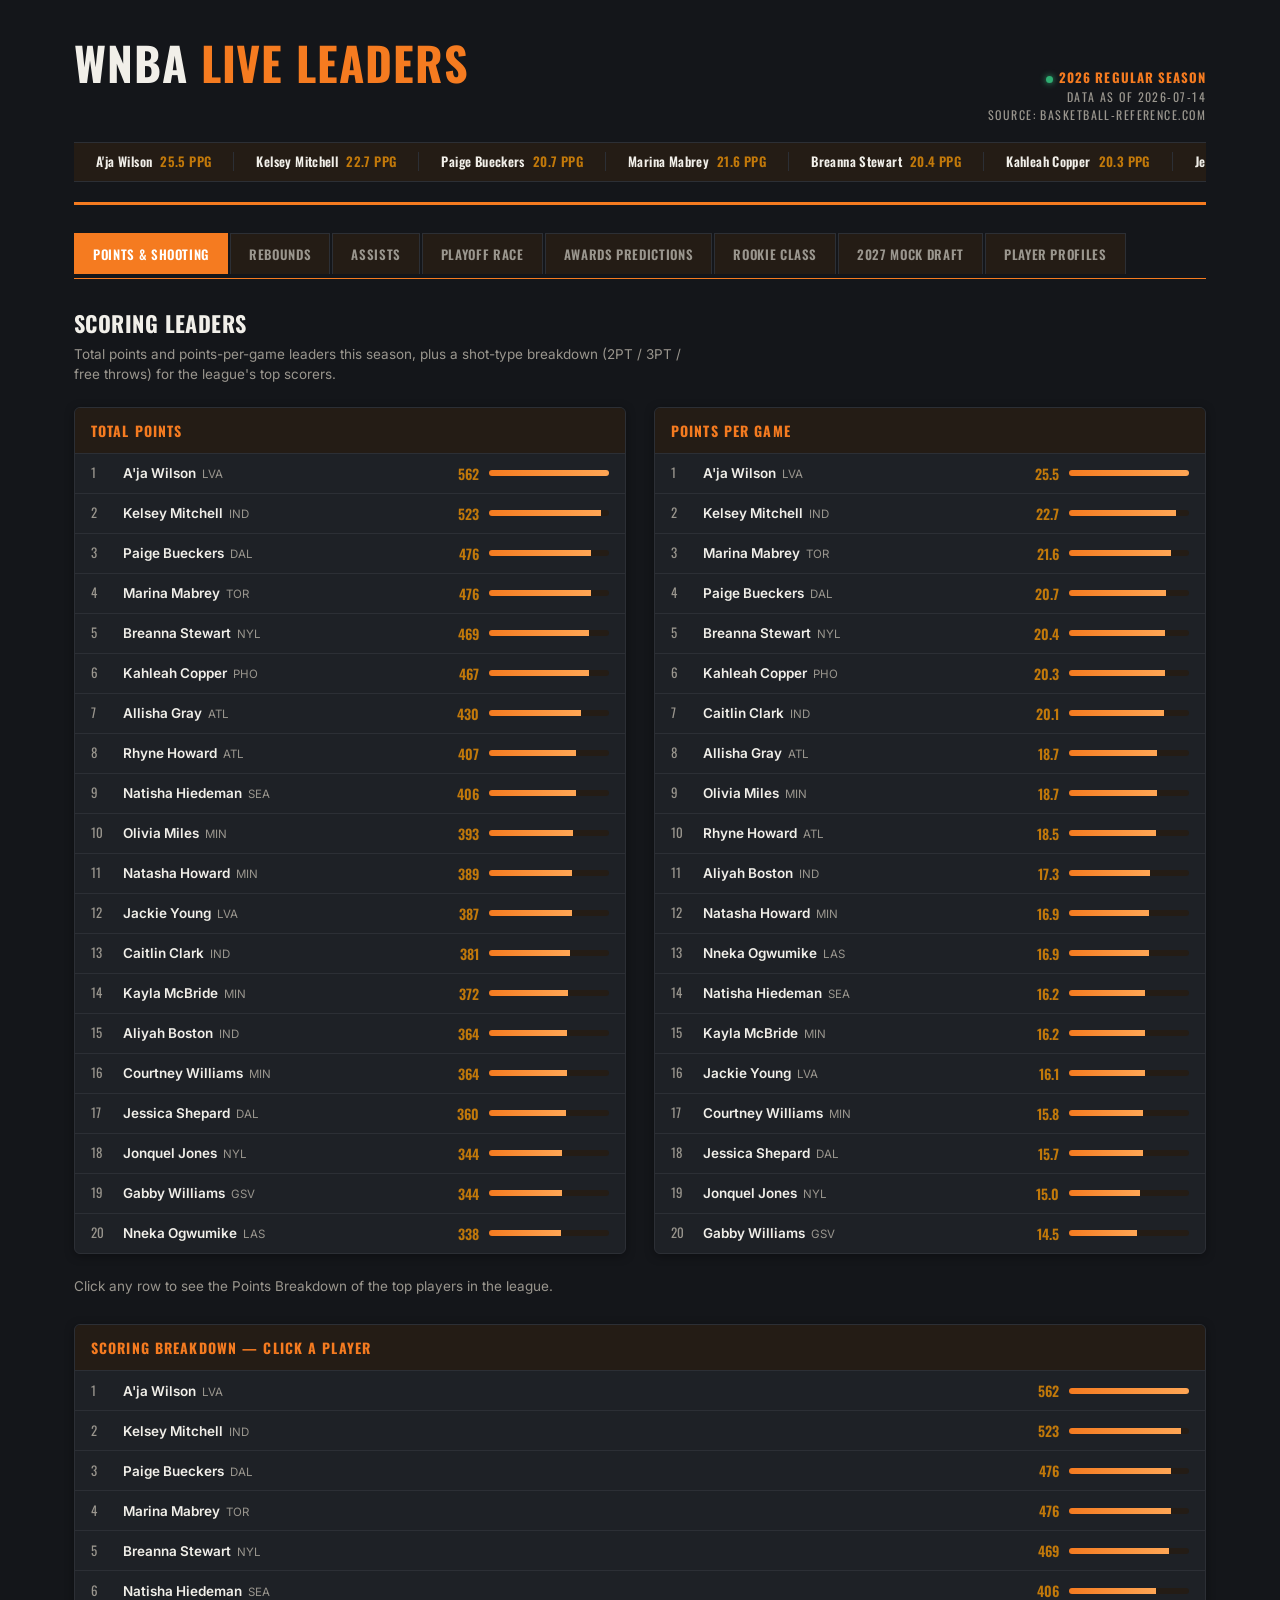
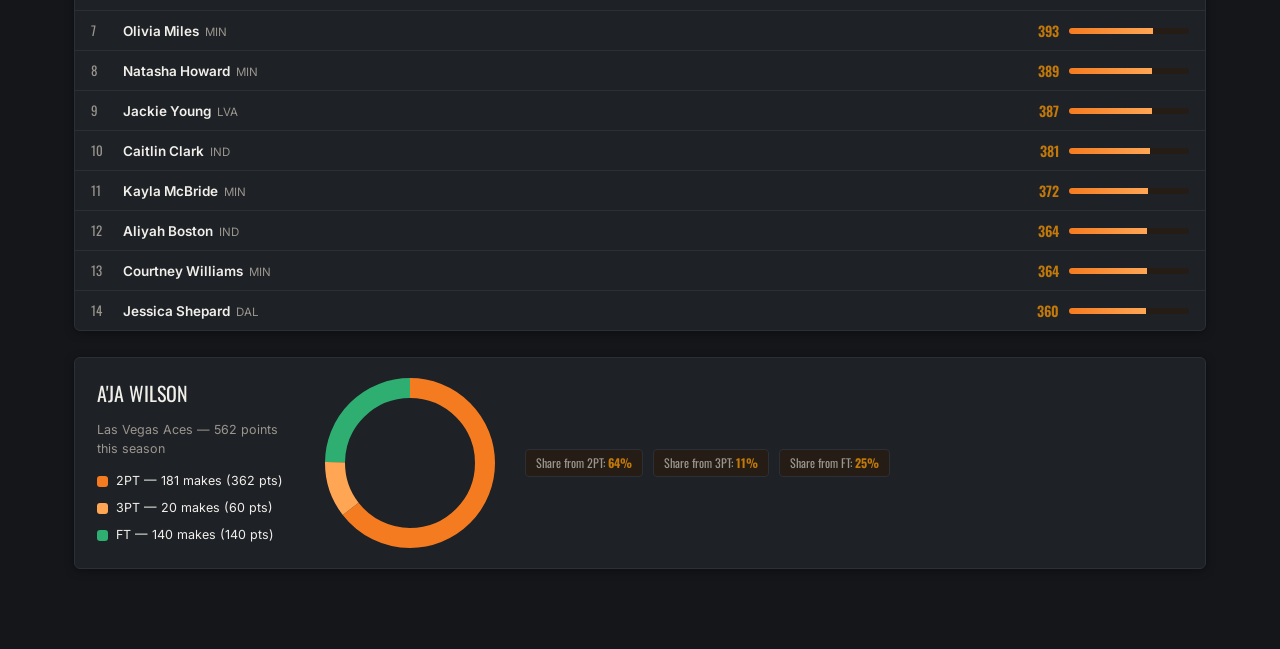
==== index.html @ 6b704b5a "Add files via upload" ====
<!DOCTYPE html>
<html lang="en">
<head>
<meta charset="UTF-8">
<meta name="viewport" content="width=device-width, initial-scale=1.0">
<title>WNBA Live Leaders — Points, Rebounds &amp; Assists Tracker</title>
<meta name="description" content="A live-updating WNBA stat leaderboard: points and shot breakdowns, rebound leaders with offensive/defensive splits, and assist leaders with playmaking context.">
<link rel="stylesheet" href="style.css">
</head>
<body>
<div class="wrap">

  <header class="board">
    <div class="board-top">
      <h1 class="board-title">WNBA <span>Live Leaders</span></h1>
      <div class="board-meta">
        <strong><span class="live-dot"></span>2026 Regular Season</strong>
        Data as of <span id="lastUpdated">—</span><br>
        Source: Basketball-Reference.com
      </div>
    </div>
    <div class="ticker">
      <div class="ticker-track" id="tickerTrack"></div>
    </div>
  </header>

  <nav class="tabs">
    <button class="active" data-target="tab-points">Points &amp; Shooting</button>
    <button data-target="tab-rebounds">Rebounds</button>
    <button data-target="tab-assists">Assists</button>
    <button data-target="tab-standings">Playoff Race</button>
    <button data-target="tab-awards">Awards Predictions</button>
    <button data-target="tab-rookies">Rookie Class</button>
    <button data-target="tab-mockdraft">2027 Mock Draft</button>
    <button data-target="tab-profiles">Player Profiles</button>
  </nav>

  <!-- POINTS -->
  <section class="panel active" id="tab-points">
    <h2 class="section-title">Scoring Leaders</h2>
    <p class="section-sub">Total points and points-per-game leaders this season, plus a shot-type breakdown (2PT / 3PT / free throws) for the league's top scorers.</p>

    <div class="board-grid">
      <div class="leader-card">
        <h3>Total Points</h3>
        <div id="pointsBoard"></div>
      </div>
      <div class="leader-card">
        <h3>Points Per Game</h3>
        <div id="ppgBoard"></div>
      </div>
    </div>

<br>
    <p class="section-sub">Click any row to see the Points Breakdown of the top players in the league.</p>

    <div class="leader-card" style="margin-top:28px">
      <h3>Scoring Breakdown — click a player</h3>
      <div id="scoringBoard"></div>
    </div>

    <div class="detail" id="scoringDetail"></div>
  </section>

  <!-- REBOUNDS -->
  <section class="panel" id="tab-rebounds">
    <h2 class="section-title">Rebounding Leaders</h2>
    <p class="section-sub">Total rebounds and rebounds-per-game leaders, with an offensive vs. defensive split for each. Click a player in the left board to see where their boards come from.</p>

    <div class="board-grid">
      <div class="leader-card">
        <h3>Total Rebounds — click a player</h3>
        <div id="reboundBoard"></div>
      </div>
      <div class="leader-card">
        <h3>Rebounds Per Game</h3>
        <div id="rpgBoard"></div>
      </div>
    </div>

    <div class="detail" id="reboundDetail"></div>
  </section>

  <!-- ASSISTS -->
  <section class="panel" id="tab-assists">
    <h2 class="section-title">Assist Leaders</h2>
    <p class="section-sub">Total assists, assists-per-game, and assist percentage (share of teammate field goals assisted while on the floor). Click a player to see their assist rate, then check the Playmaking Style tab for how they tend to generate those assists.</p>

    <div class="board-grid">
      <div class="leader-card">
        <h3>Total Assists — click a player</h3>
        <div id="assistBoard"></div>
      </div>
      <div class="leader-card">
        <h3>Assists Per Game</h3>
        <div id="apgBoard"></div>
      </div>
    </div>

    <div class="detail" id="assistDetail"></div>
  </section>

  <!-- PLAYMAKING STYLE -->
  <section class="panel" id="tab-playmaking">
    <h2 class="section-title">Playmaking Style</h2>
    <div class="sample-banner">
      Sample data — not measured
      <span>Real play-type assist splits (pick-and-roll / post-up / spot-up / transition) come from Synergy Sports or Second Spectrum tracking, which has no free public API. The percentages below are placeholders so the chart works end-to-end. The written notes are real, based on publicly reported scouting of each player's game. See README.md for how to wire in a real feed if you get API access.</span>
    </div>
    <div id="playmakingCards"></div>
  </section>

  <!-- STANDINGS & PLAYOFF RACE -->
  <section class="panel" id="tab-standings">
    <h2 class="section-title">Playoff Race &amp; Title Favorites</h2>
    <p class="section-sub">Real, current league standings (top 8 make the playoffs, seeded league-wide) alongside title-contender tiers built from published sportsbook odds and beat-writer picks. The tiers are a prediction snapshot, not a stat — see the banner below.</p>

    <div class="leader-card" style="margin-bottom:28px">
      <h3>League Standings — dashed line marks the playoff cutoff</h3>
      <div id="standingsBoard"></div>
    </div>

    <div class="sample-banner">
      Prediction snapshot, not a live odds feed
      <span>Championship tiers below reflect sportsbook odds and expert picks from around the 2026 All-Star break (mid-July). Odds shift daily and vary by book — treat this as a point-in-time read, not a real-time line. See README.md for sourcing.</span>
    </div>
    <h2 class="section-title" style="font-size:18px">Title Contender Tiers</h2>
    <div id="titleContenders"></div>
  </section>

  <!-- AWARDS PREDICTIONS -->
  <section class="panel" id="tab-awards">
    <h2 class="section-title">End-of-Season Awards Predictions</h2>
    <div class="sample-banner">
      Prediction, not a final result
      <span>These are midseason expert consensus picks and sportsbook award odds (ESPN's awards tracker, CBS Sports staff picks, BetMGM/FanDuel odds), all as of mid-July 2026 — roughly half the season remains, and races like this move.</span>
    </div>

    <h3 style="font-family:'Oswald',sans-serif;text-transform:uppercase;font-size:15px;letter-spacing:0.06em;color:var(--chalk);margin:22px 0 10px">Most Valuable Player</h3>
    <div id="mvpRace"></div>

    <h3 style="font-family:'Oswald',sans-serif;text-transform:uppercase;font-size:15px;letter-spacing:0.06em;color:var(--chalk);margin:22px 0 10px">Rookie of the Year</h3>
    <div id="royRace"></div>

    <h3 style="font-family:'Oswald',sans-serif;text-transform:uppercase;font-size:15px;letter-spacing:0.06em;color:var(--chalk);margin:22px 0 10px">Defensive Player of the Year</h3>
    <div id="dpoyRace"></div>

    <p class="section-sub" style="margin-top:18px">Most Improved Player, Sixth Woman, and Coach of the Year races are thinner on public reporting at this point in the season, so they're left off rather than guessed at.</p>
  </section>

  <!-- ROOKIE CLASS -->
  <section class="panel" id="tab-rookies">
    <h2 class="section-title">2026 Rookie Class</h2>
    <p class="section-sub">The 2026 WNBA Draft class, in draft order, with real in-season stats where they've been widely reported. Rookies without a confirmed public per-game line are marked "season underway" rather than given an invented number.</p>
    <div id="rookieGrid"></div>
  </section>

  <!-- 2027 MOCK DRAFT -->
  <section class="panel" id="tab-mockdraft">
    <h2 class="section-title">2027 Mock Draft — Way-Too-Early Big Board</h2>
    <div class="sample-banner">
      Speculative — the actual draft order doesn't exist yet
      <span>The 2027 WNBA Draft order is set by the 2026 season's final standings and lottery, neither of which has happened. So this isn't a team-by-team mock — it's a college big board (ranked prospect list) aggregated from Tankathon, CBS Sports, and Bleacher Report's published "way-too-early" 2027 boards from April 2026. Treat it as the most speculative section on the site.</span>
    </div>
    <div id="mockDraftBoard"></div>
  </section>

  <!-- PLAYER PROFILES -->
  <section class="panel" id="tab-profiles">
    <h2 class="section-title">Player Profiles &amp; Positions</h2>
    <p class="section-sub">A closer look at marquee players — hometown, height, a fun fact, and a playstyle summary, plus their position on the floor.</p>

    
    <div class="court-wrap">
      <div id="courtDiagram"></div>
      <div id="courtLegend"></div>
    </div>

    <h3 class="section-title" style="font-size:18px">Featured Players</h3>
    <div class="profile-grid" id="profileGrid"></div>
  </section>



</div>

<script src="data.js"></script>
<script src="script.js"></script>
</body>
</html>
---- style.css ----
/* ============================================================
   WNBA Live Leaders — visual identity (dark edition)
   Palette: near-black court (#14161A/#1E2126), WNBA orange accent
   (Princeton Orange #F57B20 — the league's signature brand color),
   warm off-white ink for text, muted gold for secondary highlights,
   make-green / miss-red for status.
   Type: condensed bold display (scoreboard digits) + a warm
   humanist sans for body/labels.
   ============================================================ */

@import url('https://fonts.googleapis.com/css2?family=Oswald:wght@400;500;600;700&family=Inter:wght@400;500;600;700&display=swap');

:root {
  --sky: #FFA655;
  --sky-deep: #F57B20;
  --sky-pale: #241C15;
  --paper: #1E2126;
  --bg: #14161A;
  --ink: #F1EFE9;
  --ink-dim: #9A968E;
  --amber: #E8B54D;
  --amber-deep: #C2790A;
  --slate: #57606F;
  --make: #2FAE72;
  --miss: #E0483F;
  --line: #2C2F35;
  --radius: 6px;
  --shadow: 0 2px 10px rgba(0,0,0,0.35);

  /* legacy variable names kept so existing component CSS below still resolves */
  --charcoal: var(--bg);
  --charcoal-2: var(--sky-pale);
  --panel: var(--paper);
  --chalk: var(--ink);
  --chalk-dim: var(--ink-dim);
  --maple: var(--sky-deep);
  --maple-deep: var(--sky-deep);
  --court-line: var(--sky);
}

* { box-sizing: border-box; }

html { scroll-behavior: smooth; }

body {
  margin: 0;
  background: var(--bg);
  color: var(--ink);
  font-family: 'Inter', system-ui, sans-serif;
  font-size: 15px;
  line-height: 1.5;
}

.wrap {
  max-width: 1180px;
  margin: 0 auto;
  padding: 0 24px 80px;
}

/* ---------- Header / scoreboard ---------- */

header.board {
  border-bottom: 3px solid var(--sky-deep);
  padding: 28px 0 20px;
  margin-bottom: 8px;
}

.board-top {
  display: flex;
  align-items: baseline;
  justify-content: space-between;
  gap: 16px;
  flex-wrap: wrap;
}

.board-title {
  font-family: 'Oswald', sans-serif;
  text-transform: uppercase;
  letter-spacing: 0.02em;
  font-weight: 700;
  font-size: clamp(28px, 4.5vw, 46px);
  color: var(--ink);
  margin: 0;
}

.board-title span {
  color: var(--sky-deep);
}

.board-meta {
  font-family: 'Oswald', sans-serif;
  text-transform: uppercase;
  font-size: 12px;
  letter-spacing: 0.12em;
  color: var(--ink-dim);
  text-align: right;
}

.board-meta strong {
  color: var(--sky-deep);
  display: block;
  font-size: 13px;
  letter-spacing: 0.08em;
}

.live-dot {
  display: inline-block;
  width: 7px;
  height: 7px;
  border-radius: 50%;
  background: var(--make);
  margin-right: 6px;
  box-shadow: 0 0 6px var(--make);
  animation: pulse 1.6s infinite ease-in-out;
}

@keyframes pulse {
  0%, 100% { opacity: 1; }
  50% { opacity: 0.35; }
}

/* ticker */
.ticker {
  margin-top: 18px;
  border-top: 1px solid var(--line);
  border-bottom: 1px solid var(--line);
  overflow: hidden;
  white-space: nowrap;
  position: relative;
  background: var(--sky-pale);
}

.ticker-track {
  display: inline-block;
  padding: 8px 0;
  animation: ticker 38s linear infinite;
}

.ticker:hover .ticker-track { animation-play-state: paused; }

@keyframes ticker {
  0% { transform: translateX(0); }
  100% { transform: translateX(-50%); }
}

.ticker-item {
  display: inline-flex;
  align-items: baseline;
  gap: 8px;
  padding: 0 22px;
  font-family: 'Oswald', sans-serif;
  font-size: 13px;
  letter-spacing: 0.03em;
  color: var(--ink-dim);
  border-right: 1px solid var(--line);
}

.ticker-item b { color: var(--ink); font-weight: 600; }
.ticker-item .stat-num { color: var(--amber-deep); font-weight: 600; }

/* ---------- Nav tabs ---------- */

nav.tabs {
  display: flex;
  gap: 2px;
  margin: 28px 0 4px;
  flex-wrap: wrap;
}

nav.tabs button {
  font-family: 'Oswald', sans-serif;
  text-transform: uppercase;
  letter-spacing: 0.05em;
  font-size: 13px;
  font-weight: 600;
  background: var(--sky-pale);
  color: var(--ink-dim);
  border: 1px solid var(--line);
  border-bottom: none;
  padding: 10px 18px;
  cursor: pointer;
  transition: color .15s, background .15s;
}

nav.tabs button:hover { color: var(--ink); background: #e37e1f; }

nav.tabs button.active {
  color: #ffffff;
  background: var(--sky-deep);
  border-color: var(--sky-deep);
}

section.panel {
  border-top: 1px solid var(--sky-deep);
  padding-top: 28px;
  display: none;
}

section.panel.active { display: block; }

h2.section-title {
  font-family: 'Oswald', sans-serif;
  text-transform: uppercase;
  font-size: 22px;
  letter-spacing: 0.02em;
  margin: 0 0 4px;
  color: var(--ink);
}

p.section-sub {
  color: var(--ink-dim);
  font-size: 13.5px;
  margin: 0 0 22px;
  max-width: 68ch;
}

/* ---------- Leaderboard rows ---------- */

.board-grid {
  display: grid;
  grid-template-columns: 1fr 1fr;
  gap: 28px;
}

@media (max-width: 860px) {
  .board-grid { grid-template-columns: 1fr; }
}

.leader-card {
  background: var(--paper);
  border: 1px solid var(--line);
  border-radius: var(--radius);
  box-shadow: var(--shadow);
  overflow: hidden;
}

.leader-card h3 {
  font-family: 'Oswald', sans-serif;
  text-transform: uppercase;
  font-size: 14px;
  letter-spacing: 0.08em;
  color: var(--sky-deep);
  margin: 0;
  padding: 12px 16px;
  border-bottom: 1px solid var(--line);
  background: var(--sky-pale);
}

.leader-row {
  display: grid;
  grid-template-columns: 22px 1fr auto 120px;
  align-items: center;
  gap: 10px;
  padding: 9px 16px;
  border-bottom: 1px solid var(--line);
  cursor: pointer;
}

.leader-row:last-child { border-bottom: none; }
.leader-row:hover { background: var(--sky-pale); }

.rank {
  font-family: 'Oswald', sans-serif;
  color: var(--ink-dim);
  font-size: 13px;
}

.leader-name {
  font-weight: 600;
  font-size: 13.5px;
}

.leader-team {
  color: var(--ink-dim);
  font-size: 11.5px;
  font-weight: 400;
  margin-left: 6px;
}

.leader-val {
  font-family: 'Oswald', sans-serif;
  font-weight: 600;
  color: var(--amber-deep);
  font-size: 14px;
  text-align: right;
  white-space: nowrap;
}

.bar-track {
  height: 6px;
  background: var(--sky-pale);
  position: relative;
  overflow: hidden;
  border-radius: 3px;
}

.bar-fill {
  position: absolute;
  inset: 0;
  width: 0%;
  background: linear-gradient(90deg, var(--sky-deep), var(--sky));
  transition: width .6s cubic-bezier(.2,.8,.2,1);
}

/* ---------- Player detail / shot tracker ---------- */

.detail {
  margin-top: 26px;
  background: var(--paper);
  border: 1px solid var(--line);
  border-radius: var(--radius);
  box-shadow: var(--shadow);
  padding: 20px 22px;
  display: none;
}

.detail.active { display: grid; grid-template-columns: 200px 1fr; gap: 28px; }

@media (max-width: 700px) {
  .detail.active { grid-template-columns: 1fr; }
}

.detail-head {
  font-family: 'Oswald', sans-serif;
  font-size: 20px;
  text-transform: uppercase;
  color: var(--ink);
  margin: 0 0 2px;
}

.detail-sub {
  color: var(--ink-dim);
  font-size: 12.5px;
  margin-bottom: 14px;
}

.legend {
  display: flex;
  flex-direction: column;
  gap: 8px;
  font-size: 12.5px;
  margin-top: 10px;
}

.legend-item { display: flex; align-items: center; gap: 8px; }
.swatch { width: 11px; height: 11px; display: inline-block; border-radius: 3px; }

.donut-wrap { display: flex; align-items: center; gap: 30px; flex-wrap: wrap; }

.stat-chip {
  display: inline-block;
  font-family: 'Oswald', sans-serif;
  font-size: 12px;
  color: var(--ink-dim);
  background: var(--sky-pale);
  border: 1px solid var(--line);
  border-radius: 4px;
  padding: 4px 10px;
  margin: 3px 6px 3px 0;
}
.stat-chip b { color: var(--amber-deep); }

/* ---------- Rebound off/def bars ---------- */

.stack-bar {
  display: flex;
  height: 16px;
  width: 100%;
  background: var(--sky-pale);
  overflow: hidden;
  border: 1px solid var(--line);
  border-radius: 4px;
}
.stack-oreb { background: var(--amber); }
.stack-dreb { background: var(--sky-deep); }

/* ---------- Playmaking style (sample data) ---------- */

.sample-banner {
  background: var(--sky-pale);
  border: 1px solid var(--sky-deep);
  color: var(--sky);
  font-family: 'Oswald', sans-serif;
  font-size: 12.5px;
  letter-spacing: 0.03em;
  text-transform: uppercase;
  padding: 12px 16px;
  margin-bottom: 22px;
  border-radius: var(--radius);
}
.sample-banner span { color: var(--ink-dim); text-transform: none; letter-spacing: 0; display: block; margin-top: 4px; font-family: 'Inter', sans-serif; font-size: 13px; }

.play-card {
  background: var(--paper);
  border: 1px solid var(--line);
  border-radius: var(--radius);
  box-shadow: var(--shadow);
  padding: 16px 18px;
  margin-bottom: 16px;
}

.play-card-head {
  display: flex;
  justify-content: space-between;
  align-items: baseline;
  margin-bottom: 10px;
  flex-wrap: wrap;
  gap: 6px;
}

.play-card-head .name {
  font-weight: 600;
  font-size: 14.5px;
}
.play-card-head .team { color: var(--ink-dim); font-size: 12px; margin-left: 6px; }

.play-bar-row {
  display: grid;
  grid-template-columns: 96px 1fr 40px;
  align-items: center;
  gap: 10px;
  font-size: 12px;
  color: var(--ink-dim);
  margin: 5px 0;
}

.play-bar-track { height: 10px; background: var(--sky-pale); position: relative; border-radius: 3px; }
.play-bar-fill { position: absolute; inset: 0; width: 0; border-radius: 3px; }

.play-note {
  margin-top: 10px;
  font-size: 12.5px;
  color: var(--ink-dim);
  border-top: 1px dashed var(--line);
  padding-top: 8px;
}

/* ---------- Player profile cards ---------- */

.profile-grid {
  display: grid;
  grid-template-columns: repeat(auto-fill, minmax(280px, 1fr));
  gap: 20px;
  margin-top: 22px;
}

.profile-card {
  background: var(--paper);
  border: 1px solid var(--line);
  border-radius: var(--radius);
  box-shadow: var(--shadow);
  overflow: hidden;
  transition: transform .15s, box-shadow .15s;
}

.profile-card:hover {
  transform: translateY(-2px);
  box-shadow: 0 6px 18px rgba(245,123,32,0.18);
}

.profile-photo-wrap {
  padding: 20px 20px 0;
  display: flex;
  justify-content: center;
}

.profile-body {
  padding: 14px 18px 18px;
}

.profile-name {
  font-family: 'Oswald', sans-serif;
  text-transform: uppercase;
  font-size: 17px;
  letter-spacing: 0.02em;
  color: var(--ink);
  margin: 8px 0 0;
  text-align: center;
}

.profile-team {
  text-align: center;
  font-size: 11.5px;
  color: var(--ink-dim);
  margin-bottom: 10px;
}

.pos-badge {
  display: inline-block;
  font-family: 'Oswald', sans-serif;
  font-size: 10.5px;
  letter-spacing: 0.08em;
  text-transform: uppercase;
  padding: 3px 9px;
  border-radius: 20px;
  color: #fff;
  margin: 0 auto 10px;
}
.pos-badge-wrap { text-align: center; }
.pos-guard { background: var(--sky-deep); }
.pos-forward { background: var(--slate); }

.bio-line {
  font-size: 12.5px;
  color: var(--ink-dim);
  margin: 4px 0;
  display: flex;
  gap: 6px;
}
.bio-line b { color: var(--ink); font-weight: 600; min-width: 78px; display: inline-block; }

.playstyle-box {
  margin-top: 10px;
  padding-top: 10px;
  border-top: 1px dashed var(--line);
  font-size: 12.5px;
  color: var(--ink);
  line-height: 1.5;
}
.playstyle-box b { color: var(--sky-deep); }

/* ---------- Half-court diagram ---------- */

.court-wrap {
  background: var(--paper);
  border: 1px solid var(--line);
  border-radius: var(--radius);
  box-shadow: var(--shadow);
  padding: 20px;
  margin-bottom: 28px;
  display: grid;
  grid-template-columns: minmax(260px, 420px) 1fr;
  gap: 24px;
  align-items: center;
}

@media (max-width: 760px) {
  .court-wrap { grid-template-columns: 1fr; }
}

.court-legend-item {
  display: flex;
  gap: 10px;
  align-items: flex-start;
  margin-bottom: 12px;
}

.court-num {
  flex: none;
  width: 26px;
  height: 26px;
  border-radius: 50%;
  background: var(--sky-deep);
  color: #fff;
  font-family: 'Oswald', sans-serif;
  font-weight: 700;
  font-size: 13px;
  display: flex;
  align-items: center;
  justify-content: center;
}

.court-legend-text b {
  display: block;
  font-size: 13px;
  color: var(--ink);
  margin-bottom: 2px;
}
.court-legend-text span {
  font-size: 12px;
  color: var(--ink-dim);
}

footer.credits {
  margin-top: 60px;
  border-top: 1px solid var(--line);
  padding-top: 18px;
  color: var(--ink-dim);
  font-size: 12px;
}

footer.credits a { color: var(--sky-deep); }

::-webkit-scrollbar { height: 8px; width: 8px; }
::-webkit-scrollbar-thumb { background: var(--sky); border-radius: 4px; }
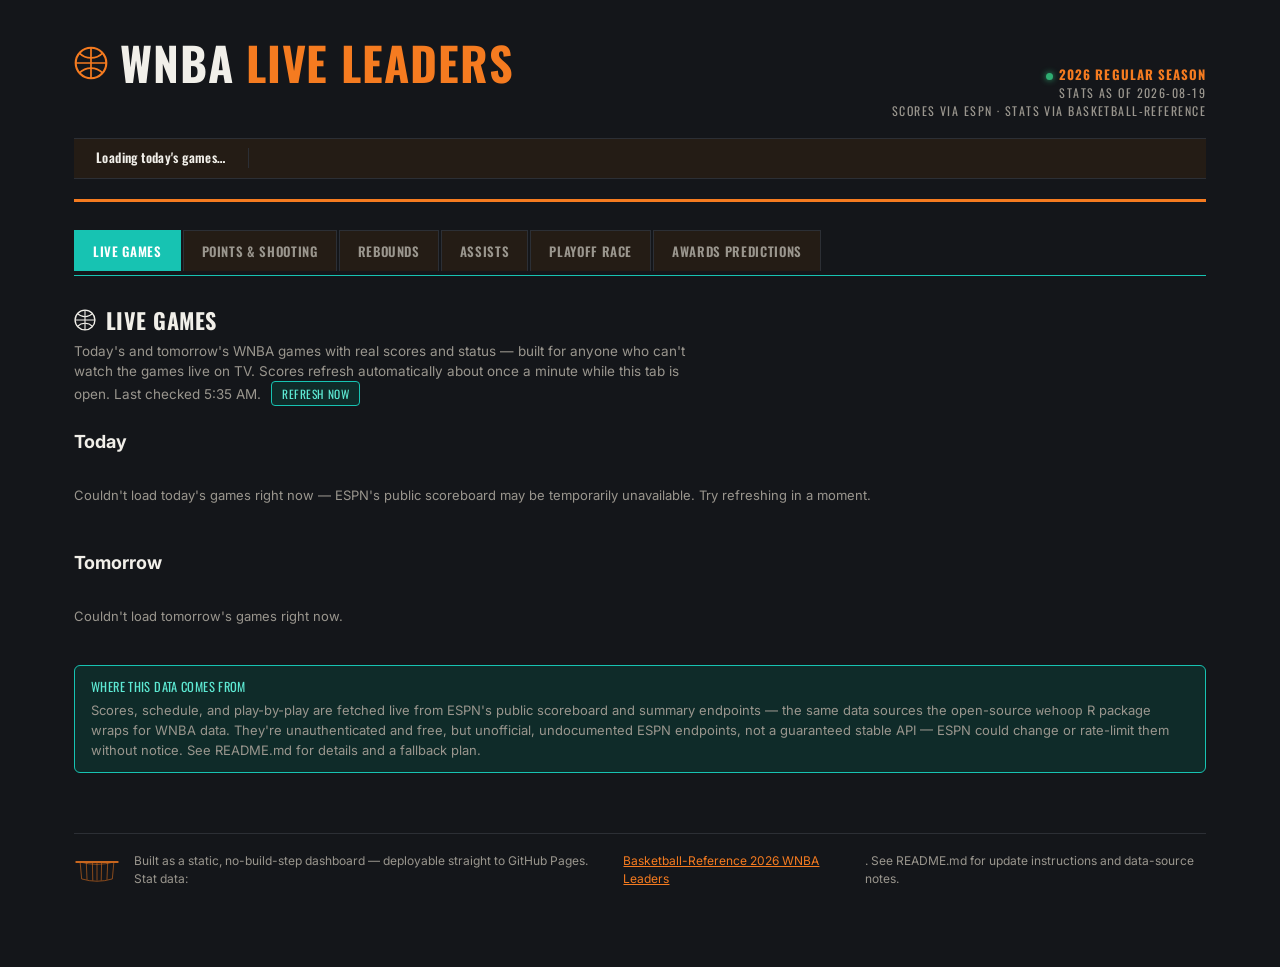
==== commit 0b82faa1: "Add files via upload" ====
--- a/index.html
+++ b/index.html
@@ -3,8 +3,8 @@
 <head>
 <meta charset="UTF-8">
 <meta name="viewport" content="width=device-width, initial-scale=1.0">
-<title>WNBA Live Leaders — Points, Rebounds &amp; Assists Tracker</title>
-<meta name="description" content="A live-updating WNBA stat leaderboard: points and shot breakdowns, rebound leaders with offensive/defensive splits, and assist leaders with playmaking context.">
+<title>WNBA Live Leaders — Live Game Tracker, Stats &amp; Standings</title>
+<meta name="description" content="A live WNBA game tracker with today's and tomorrow's scores, plus stat leaderboards, standings, and playoff race — built for people who can't watch the games on TV.">
 <link rel="stylesheet" href="style.css">
 </head>
 <body>
@@ -12,51 +12,80 @@
 
   <header class="board">
     <div class="board-top">
-      <h1 class="board-title">WNBA <span>Live Leaders</span></h1>
+      <h1 class="board-title">
+        <svg class="ball-icon" viewBox="0 0 40 40" width="34" height="34" aria-hidden="true">
+          <circle cx="20" cy="20" r="18" fill="none" stroke="currentColor" stroke-width="2.5"/>
+          <path d="M20 2 V38 M2 20 H38" stroke="currentColor" stroke-width="2" fill="none"/>
+          <path d="M6 8 C14 16, 26 16, 34 8 M6 32 C14 24, 26 24, 34 32" stroke="currentColor" stroke-width="2" fill="none"/>
+        </svg>
+        WNBA <span>Live Leaders</span>
+      </h1>
       <div class="board-meta">
         <strong><span class="live-dot"></span>2026 Regular Season</strong>
-        Data as of <span id="lastUpdated">—</span><br>
-        Source: Basketball-Reference.com
+        Stats as of <span id="lastUpdated">—</span><br>
+        Scores via ESPN &middot; Stats via Basketball-Reference
       </div>
     </div>
     <div class="ticker">
-      <div class="ticker-track" id="tickerTrack"></div>
+      <div class="ticker-track" id="tickerTrack"><span class="ticker-item"><b>Loading today's games…</b></span></div>
     </div>
   </header>
 
   <nav class="tabs">
-    <button class="active" data-target="tab-points">Points &amp; Shooting</button>
+    <button class="active" data-target="tab-livegames">Live Games</button>
+    <button data-target="tab-points">Points &amp; Shooting</button>
     <button data-target="tab-rebounds">Rebounds</button>
     <button data-target="tab-assists">Assists</button>
     <button data-target="tab-standings">Playoff Race</button>
     <button data-target="tab-awards">Awards Predictions</button>
-    <button data-target="tab-rookies">Rookie Class</button>
-    <button data-target="tab-mockdraft">2027 Mock Draft</button>
-    <button data-target="tab-profiles">Player Profiles</button>
   </nav>
 
+  <!-- LIVE GAMES -->
+  <section class="panel active live-theme" id="tab-livegames">
+    <h2 class="section-title">
+      <svg class="ball-icon-inline" viewBox="0 0 40 40" width="22" height="22" aria-hidden="true">
+        <circle cx="20" cy="20" r="18" fill="none" stroke="currentColor" stroke-width="2.5"/>
+        <path d="M20 2 V38 M2 20 H38" stroke="currentColor" stroke-width="2" fill="none"/>
+        <path d="M6 8 C14 16, 26 16, 34 8 M6 32 C14 24, 26 24, 34 32" stroke="currentColor" stroke-width="2" fill="none"/>
+      </svg>
+      Live Games
+    </h2>
+    <p class="section-sub">Today's and tomorrow's WNBA games with real scores and status — built for anyone who can't watch the games live on TV. Scores refresh automatically about once a minute while this tab is open. Last checked <span id="liveGamesUpdated">—</span>. <button id="refreshGamesBtn" type="button" style="font-family:'Oswald',sans-serif;font-size:11.5px;text-transform:uppercase;letter-spacing:0.05em;background:var(--sky-pale);color:var(--sky);border:1px solid var(--sky-deep);border-radius:4px;padding:3px 10px;cursor:pointer;margin-left:6px">Refresh now</button></p>
+
+    <h3 class="section-title" style="font-size:18px">Today</h3>
+    <div class="games-grid" id="todayGamesContainer">
+      <p class="loading-text">Loading today's games…</p>
+    </div>
+
+    <h3 class="section-title" style="font-size:18px;margin-top:30px">Tomorrow</h3>
+    <div class="games-grid" id="tomorrowGamesContainer">
+      <p class="loading-text">Loading tomorrow's games…</p>
+    </div>
+
+    <div class="pbp-panel" id="playByPlayPanel">
+      <p class="empty-text">Tap any game above to follow its play-by-play here — a running, auto-updating feed of the game as it happens, for anyone who can't watch it live on TV.</p>
+    </div>
+
+    <div class="sample-banner" style="margin-top:26px">
+      Where this data comes from
+      <span>Scores, schedule, and play-by-play are fetched live from ESPN's public scoreboard and summary endpoints — the same data sources the open-source <code>wehoop</code> R package wraps for WNBA data. They're unauthenticated and free, but unofficial, undocumented ESPN endpoints, not a guaranteed stable API — ESPN could change or rate-limit them without notice. See README.md for details and a fallback plan.</span>
+    </div>
+  </section>
+
   <!-- POINTS -->
-  <section class="panel active" id="tab-points">
+  <section class="panel" id="tab-points">
     <h2 class="section-title">Scoring Leaders</h2>
-    <p class="section-sub">Total points and points-per-game leaders this season, plus a shot-type breakdown (2PT / 3PT / free throws) for the league's top scorers.</p>
+    <p class="section-sub">Total points and points-per-game leaders this season. Click any player in the "Total Points" column to see her shot-type breakdown (2PT / 3PT / free throws).</p>
 
     <div class="board-grid">
       <div class="leader-card">
-        <h3>Total Points</h3>
+        <h3>Total Points — click a player</h3>
         <div id="pointsBoard"></div>
       </div>
       <div class="leader-card">
         <h3>Points Per Game</h3>
         <div id="ppgBoard"></div>
       </div>
-    </div>
-
-<br>
-    <p class="section-sub">Click any row to see the Points Breakdown of the top players in the league.</p>
-
-    <div class="leader-card" style="margin-top:28px">
-      <h3>Scoring Breakdown — click a player</h3>
-      <div id="scoringBoard"></div>
     </div>
 
     <div class="detail" id="scoringDetail"></div>
@@ -84,7 +113,7 @@
   <!-- ASSISTS -->
   <section class="panel" id="tab-assists">
     <h2 class="section-title">Assist Leaders</h2>
-    <p class="section-sub">Total assists, assists-per-game, and assist percentage (share of teammate field goals assisted while on the floor). Click a player to see their assist rate, then check the Playmaking Style tab for how they tend to generate those assists.</p>
+    <p class="section-sub">Total assists, assists-per-game, and assist percentage (share of teammate field goals assisted while on the floor). Click a player to see her assist rate.</p>
 
     <div class="board-grid">
       <div class="leader-card">
@@ -100,40 +129,32 @@
     <div class="detail" id="assistDetail"></div>
   </section>
 
-  <!-- PLAYMAKING STYLE -->
-  <section class="panel" id="tab-playmaking">
-    <h2 class="section-title">Playmaking Style</h2>
+  <!-- STANDINGS & PLAYOFF RACE -->
+  <section class="panel" id="tab-standings">
+    <h2 class="section-title">Playoff Race &amp; Bracket</h2>
+    <p class="section-sub">The 8 teams that would make the playoffs if the season ended today, seeded 1-8 league-wide and matched up in a standard bracket (1v8, 4v5, 2v7, 3v6, with no reseeding between rounds). Click any team for its record, play style, star players, and strengths &amp; weaknesses.</p>
+
     <div class="sample-banner">
-      Sample data — not measured
-      <span>Real play-type assist splits (pick-and-roll / post-up / spot-up / transition) come from Synergy Sports or Second Spectrum tracking, which has no free public API. The percentages below are placeholders so the chart works end-to-end. The written notes are real, based on publicly reported scouting of each player's game. See README.md for how to wire in a real feed if you get API access.</span>
+      Projected seeding — the regular season isn't over
+      <span>This bracket reflects the standings as of the last data refresh, not a finalized playoff field. Seeding (especially the 4-5 and 6-7-8 range) can still shift with games remaining. The scouting notes in each team's popup are Claude's synthesis of the season's real stats — see README.md for exactly what's sourced vs. synthesized.</span>
     </div>
-    <div id="playmakingCards"></div>
+
+    <div id="playoffBracket" class="bracket-wrap"></div>
+
+    <div class="leader-card" style="margin-top:28px">
+      <h3>Full League Standings — dashed line marks the playoff cutoff</h3>
+      <div id="standingsBoard"></div>
+    </div>
   </section>
 
-  <!-- STANDINGS & PLAYOFF RACE -->
-  <section class="panel" id="tab-standings">
-    <h2 class="section-title">Playoff Race &amp; Title Favorites</h2>
-    <p class="section-sub">Real, current league standings (top 8 make the playoffs, seeded league-wide) alongside title-contender tiers built from published sportsbook odds and beat-writer picks. The tiers are a prediction snapshot, not a stat — see the banner below.</p>
-
-    <div class="leader-card" style="margin-bottom:28px">
-      <h3>League Standings — dashed line marks the playoff cutoff</h3>
-      <div id="standingsBoard"></div>
-    </div>
-
-    <div class="sample-banner">
-      Prediction snapshot, not a live odds feed
-      <span>Championship tiers below reflect sportsbook odds and expert picks from around the 2026 All-Star break (mid-July). Odds shift daily and vary by book — treat this as a point-in-time read, not a real-time line. See README.md for sourcing.</span>
-    </div>
-    <h2 class="section-title" style="font-size:18px">Title Contender Tiers</h2>
-    <div id="titleContenders"></div>
-  </section>
+  <div id="teamModal" class="team-modal"></div>
 
   <!-- AWARDS PREDICTIONS -->
   <section class="panel" id="tab-awards">
     <h2 class="section-title">End-of-Season Awards Predictions</h2>
     <div class="sample-banner">
       Prediction, not a final result
-      <span>These are midseason expert consensus picks and sportsbook award odds (ESPN's awards tracker, CBS Sports staff picks, BetMGM/FanDuel odds), all as of mid-July 2026 — roughly half the season remains, and races like this move.</span>
+      <span>These are midseason expert consensus picks and sportsbook award odds (ESPN's awards tracker, CBS Sports staff picks, BetMGM/FanDuel odds), all as of mid-July 2026 — roughly half the season remains, and races like this move. Nothing here is an actual award winner.</span>
     </div>
 
     <h3 style="font-family:'Oswald',sans-serif;text-transform:uppercase;font-size:15px;letter-spacing:0.06em;color:var(--chalk);margin:22px 0 10px">Most Valuable Player</h3>
@@ -148,39 +169,18 @@
     <p class="section-sub" style="margin-top:18px">Most Improved Player, Sixth Woman, and Coach of the Year races are thinner on public reporting at this point in the season, so they're left off rather than guessed at.</p>
   </section>
 
-  <!-- ROOKIE CLASS -->
-  <section class="panel" id="tab-rookies">
-    <h2 class="section-title">2026 Rookie Class</h2>
-    <p class="section-sub">The 2026 WNBA Draft class, in draft order, with real in-season stats where they've been widely reported. Rookies without a confirmed public per-game line are marked "season underway" rather than given an invented number.</p>
-    <div id="rookieGrid"></div>
-  </section>
-
-  <!-- 2027 MOCK DRAFT -->
-  <section class="panel" id="tab-mockdraft">
-    <h2 class="section-title">2027 Mock Draft — Way-Too-Early Big Board</h2>
-    <div class="sample-banner">
-      Speculative — the actual draft order doesn't exist yet
-      <span>The 2027 WNBA Draft order is set by the 2026 season's final standings and lottery, neither of which has happened. So this isn't a team-by-team mock — it's a college big board (ranked prospect list) aggregated from Tankathon, CBS Sports, and Bleacher Report's published "way-too-early" 2027 boards from April 2026. Treat it as the most speculative section on the site.</span>
-    </div>
-    <div id="mockDraftBoard"></div>
-  </section>
-
-  <!-- PLAYER PROFILES -->
-  <section class="panel" id="tab-profiles">
-    <h2 class="section-title">Player Profiles &amp; Positions</h2>
-    <p class="section-sub">A closer look at marquee players — hometown, height, a fun fact, and a playstyle summary, plus their position on the floor.</p>
-
-    
-    <div class="court-wrap">
-      <div id="courtDiagram"></div>
-      <div id="courtLegend"></div>
-    </div>
-
-    <h3 class="section-title" style="font-size:18px">Featured Players</h3>
-    <div class="profile-grid" id="profileGrid"></div>
-  </section>
-
-
+  <footer class="credits">
+    <svg class="hoop-icon" viewBox="0 0 60 30" width="46" height="23" aria-hidden="true">
+      <line x1="2" y1="4" x2="58" y2="4" stroke="currentColor" stroke-width="2.5"/>
+      <path d="M8 4 L10 26 M16 4 L17 27 M24 4 L24.5 28 M30 4 L30 28 M36 4 L35.5 28 M44 4 L43 27 M52 4 L50 26"
+        stroke="currentColor" stroke-width="1.3" fill="none" opacity="0.65"/>
+      <path d="M8 4 Q30 10 52 4" stroke="currentColor" stroke-width="1.3" fill="none" opacity="0.65"/>
+      <path d="M10 26 Q30 32 50 26" stroke="currentColor" stroke-width="1.3" fill="none" opacity="0.65"/>
+    </svg>
+    Built as a static, no-build-step dashboard — deployable straight to GitHub Pages.
+    Stat data: <a href="https://www.basketball-reference.com/wnba/years/2026_leaders.html" target="_blank" rel="noopener">Basketball-Reference 2026 WNBA Leaders</a>.
+    See README.md for update instructions and data-source notes.
+  </footer>
 
 </div>
 
--- a/style.css
+++ b/style.css
@@ -81,10 +81,18 @@
   font-size: clamp(28px, 4.5vw, 46px);
   color: var(--ink);
   margin: 0;
+  display: flex;
+  align-items: center;
+  gap: 12px;
 }
 
 .board-title span {
   color: var(--sky-deep);
+}
+
+.ball-icon {
+  color: var(--sky-deep);
+  flex: none;
 }
 
 .board-meta {
@@ -182,12 +190,12 @@
   transition: color .15s, background .15s;
 }
 
-nav.tabs button:hover { color: var(--ink); background: #e37e1f; }
+nav.tabs button:hover { color: var(--ink); background: #c2760b; }
 
 nav.tabs button.active {
   color: #ffffff;
   background: var(--sky-deep);
-  border-color: var(--sky-deep);
+  border-color: var(--sky-deep); 
 }
 
 section.panel {
@@ -205,7 +213,34 @@
   letter-spacing: 0.02em;
   margin: 0 0 4px;
   color: var(--ink);
-}
+  display: flex;
+  align-items: center;
+  gap: 10px;
+}
+
+.ball-icon-inline { flex: none; }
+
+/* ---------- Live Games: its own color identity ----------
+   A cool teal instead of the site-wide WNBA orange, so the live-scores
+   tab reads as visually distinct from the stat/prediction tabs. Every
+   component below (cards, status badges, ticker, buttons) is already
+   built on the --sky-* / --amber-* variables, so re-declaring them
+   inside .live-theme's scope re-themes the whole tab for free. */
+.live-theme {
+  --sky-deep: #17C3B2;
+  --sky: #5EEAD4;
+  --sky-pale: #0F2B29;
+  --amber: #5EEAD4;
+  --amber-deep: #0EA79A;
+}
+
+nav.tabs button[data-target="tab-livegames"].active {
+  background: #17C3B2;
+  border-color: #17C3B2;
+}
+
+.ticker { border-color: var(--line); }
+.ticker-item .stat-num { color: #17C3B2; }
 
 p.section-sub {
   color: var(--ink-dim);
@@ -571,12 +606,463 @@
   color: var(--ink-dim);
 }
 
+/* ---------- Live games ---------- */
+
+.games-grid {
+  display: grid;
+  grid-template-columns: repeat(auto-fill, minmax(240px, 1fr));
+  gap: 16px;
+  margin-top: 14px;
+}
+
+.game-card {
+  background: var(--paper);
+  border: 1px solid var(--line);
+  border-radius: var(--radius);
+  box-shadow: var(--shadow);
+  padding: 14px 16px;
+  cursor: pointer;
+  transition: transform .15s, box-shadow .15s, border-color .15s;
+}
+
+.game-card:hover {
+  transform: translateY(-2px);
+  box-shadow: 0 6px 16px rgba(23,195,178,0.18);
+}
+
+.game-card:focus-visible {
+  outline: 2px solid var(--sky-deep);
+  outline-offset: 2px;
+}
+
+.game-card.game-live {
+  border-color: var(--sky-deep);
+  box-shadow: 0 0 0 1px var(--sky-deep), var(--shadow);
+}
+
+.game-card.game-selected {
+  border-color: var(--sky-deep);
+  box-shadow: 0 0 0 2px var(--sky-deep), var(--shadow);
+  background: var(--sky-pale);
+}
+
+.game-pbp-hint {
+  margin-top: 8px;
+  padding-top: 8px;
+  border-top: 1px dashed var(--line);
+  font-size: 11px;
+  font-family: 'Oswald', sans-serif;
+  letter-spacing: 0.03em;
+  text-transform: uppercase;
+  color: var(--sky-deep);
+}
+
+.game-status {
+  font-family: 'Oswald', sans-serif;
+  text-transform: uppercase;
+  font-size: 11.5px;
+  letter-spacing: 0.06em;
+  color: var(--ink-dim);
+  margin-bottom: 10px;
+}
+.game-status.live { color: var(--make); font-weight: 600; }
+.game-status.final { color: var(--sky); }
+
+.game-team-row {
+  display: grid;
+  grid-template-columns: 26px 1fr auto;
+  align-items: center;
+  gap: 10px;
+  padding: 5px 0;
+}
+
+.game-team-logo {
+  width: 24px;
+  height: 24px;
+  object-fit: contain;
+}
+
+.game-team-name {
+  font-size: 13.5px;
+  font-weight: 600;
+  color: var(--ink);
+}
+
+.game-team-score {
+  font-family: 'Oswald', sans-serif;
+  font-weight: 700;
+  font-size: 16px;
+  color: var(--sky-deep);
+}
+
+.game-broadcast {
+  margin-top: 8px;
+  padding-top: 8px;
+  border-top: 1px dashed var(--line);
+  font-size: 11.5px;
+  color: var(--ink-dim);
+}
+
+.loading-text, .empty-text {
+  color: var(--ink-dim);
+  font-size: 13px;
+  grid-column: 1 / -1;
+}
+
+/* ---------- Play-by-play panel: the real-time "watch it happen" graphic ---------- */
+
+.pbp-panel {
+  margin-top: 24px;
+  background: var(--paper);
+  border: 1px solid var(--line);
+  border-radius: var(--radius);
+  box-shadow: var(--shadow);
+  padding: 18px 20px;
+  display: none;
+}
+
+.pbp-panel.active { display: block; }
+
+.pbp-scoreboard {
+  display: grid;
+  grid-template-columns: 1fr auto 1fr;
+  align-items: center;
+  gap: 16px;
+  padding-bottom: 16px;
+  margin-bottom: 14px;
+  border-bottom: 2px solid var(--sky-deep);
+}
+
+.pbp-team {
+  display: flex;
+  align-items: center;
+  gap: 10px;
+}
+.pbp-team:last-child { justify-content: flex-end; }
+
+.pbp-team-logo { width: 34px; height: 34px; object-fit: contain; flex: none; }
+
+.pbp-team-name {
+  font-family: 'Oswald', sans-serif;
+  text-transform: uppercase;
+  font-size: 13px;
+  letter-spacing: 0.03em;
+  color: var(--ink);
+}
+
+.pbp-team-score {
+  font-family: 'Oswald', sans-serif;
+  font-weight: 700;
+  font-size: 28px;
+  color: var(--sky-deep);
+  min-width: 40px;
+  text-align: center;
+}
+
+.pbp-status {
+  font-family: 'Oswald', sans-serif;
+  text-transform: uppercase;
+  font-size: 12px;
+  letter-spacing: 0.05em;
+  color: var(--make);
+  text-align: center;
+  white-space: nowrap;
+}
+
+.pbp-feed-head {
+  display: flex;
+  justify-content: space-between;
+  align-items: center;
+  font-family: 'Oswald', sans-serif;
+  text-transform: uppercase;
+  font-size: 12.5px;
+  letter-spacing: 0.06em;
+  color: var(--sky-deep);
+  margin-bottom: 10px;
+}
+
+.pbp-close-btn {
+  font-family: 'Oswald', sans-serif;
+  font-size: 11px;
+  text-transform: uppercase;
+  background: transparent;
+  color: var(--ink-dim);
+  border: 1px solid var(--line);
+  border-radius: 4px;
+  padding: 3px 9px;
+  cursor: pointer;
+}
+.pbp-close-btn:hover { color: var(--ink); border-color: var(--sky-deep); }
+
+.pbp-feed {
+  max-height: 420px;
+  overflow-y: auto;
+  display: flex;
+  flex-direction: column;
+  gap: 2px;
+}
+
+.pbp-play {
+  display: grid;
+  grid-template-columns: 80px 1fr auto;
+  align-items: baseline;
+  gap: 10px;
+  padding: 8px 10px;
+  border-radius: 4px;
+  font-size: 13px;
+  color: var(--ink);
+  animation: pbpFadeIn .35s ease-out;
+}
+
+.pbp-play:nth-child(odd) { background: var(--sky-pale); }
+
+.pbp-play.pbp-scoring {
+  background: rgba(23,195,178,0.14);
+  border-left: 3px solid var(--sky-deep);
+  font-weight: 600;
+}
+
+.pbp-play-time {
+  font-family: 'Oswald', sans-serif;
+  font-size: 11px;
+  color: var(--ink-dim);
+  white-space: nowrap;
+}
+
+.pbp-score-tag {
+  font-family: 'Oswald', sans-serif;
+  font-weight: 700;
+  font-size: 12px;
+  color: var(--sky-deep);
+}
+
+@keyframes pbpFadeIn {
+  from { opacity: 0; transform: translateY(-4px); }
+  to { opacity: 1; transform: translateY(0); }
+}
+
+/* ---------- Playoff bracket ---------- */
+
+.bracket-wrap {
+  overflow-x: auto;
+  padding-bottom: 8px;
+}
+
+.bracket {
+  display: flex;
+  gap: 44px;
+  min-width: 720px;
+  padding: 8px 4px 16px;
+}
+
+.bracket-round {
+  display: flex;
+  flex-direction: column;
+  justify-content: space-around;
+  flex: 1;
+  min-width: 200px;
+}
+
+.bracket-round-title {
+  font-family: 'Oswald', sans-serif;
+  text-transform: uppercase;
+  font-size: 13px;
+  letter-spacing: 0.06em;
+  color: var(--sky-deep);
+  margin-bottom: 14px;
+  text-align: center;
+}
+
+.bracket-round-title span {
+  display: block;
+  font-size: 10.5px;
+  color: var(--ink-dim);
+  letter-spacing: 0.04em;
+  text-transform: none;
+  margin-top: 2px;
+}
+
+.matchup {
+  display: flex;
+  flex-direction: column;
+  gap: 0;
+  margin: 18px 0;
+  position: relative;
+}
+
+.bracket-round-semis .matchup { margin: 46px 0; }
+.bracket-round-finals .matchup { margin: 110px 0; }
+
+.seed-card {
+  display: grid;
+  grid-template-columns: 20px 1fr auto;
+  align-items: center;
+  gap: 8px;
+  background: var(--paper);
+  border: 1px solid var(--line);
+  border-left: 3px solid var(--sky-deep);
+  border-radius: 4px;
+  padding: 8px 10px;
+  font-size: 12.5px;
+  cursor: pointer;
+  transition: transform .12s, box-shadow .12s;
+}
+
+.seed-card[data-team]:hover {
+  transform: translateX(2px);
+  box-shadow: 0 2px 8px rgba(245,123,32,0.18);
+}
+
+.seed-card.seed-tbd {
+  cursor: default;
+  opacity: 0.6;
+  border-left-color: var(--line);
+}
+
+.seed-num {
+  font-family: 'Oswald', sans-serif;
+  font-weight: 700;
+  color: var(--ink-dim);
+  font-size: 12px;
+}
+
+.seed-name {
+  font-weight: 600;
+  color: var(--ink);
+  white-space: nowrap;
+  overflow: hidden;
+  text-overflow: ellipsis;
+}
+
+.seed-record {
+  font-family: 'Oswald', sans-serif;
+  color: var(--sky-deep);
+  font-size: 11.5px;
+  white-space: nowrap;
+}
+
+.seed-tbd .seed-record { color: var(--ink-dim); font-size: 10px; }
+
+.matchup-vs {
+  text-align: center;
+  font-family: 'Oswald', sans-serif;
+  font-size: 10px;
+  color: var(--ink-dim);
+  letter-spacing: 0.08em;
+  text-transform: uppercase;
+  padding: 3px 0;
+}
+
+/* ---------- Team scouting modal ---------- */
+
+.team-modal {
+  display: none;
+}
+
+.team-modal.active {
+  display: block;
+}
+
+.team-modal-backdrop {
+  position: fixed;
+  inset: 0;
+  background: rgba(0,0,0,0.65);
+  display: flex;
+  align-items: center;
+  justify-content: center;
+  padding: 20px;
+  z-index: 100;
+}
+
+.team-modal-box {
+  position: relative;
+  background: var(--paper);
+  border: 1px solid var(--line);
+  border-top: 4px solid var(--sky-deep);
+  border-radius: var(--radius);
+  box-shadow: 0 12px 40px rgba(0,0,0,0.5);
+  padding: 24px 26px;
+  max-width: 460px;
+  width: 100%;
+  max-height: 85vh;
+  overflow-y: auto;
+}
+
+.team-modal-close {
+  position: absolute;
+  top: 16px;
+  right: 16px;
+  font-family: 'Oswald', sans-serif;
+  font-size: 11px;
+  text-transform: uppercase;
+  background: transparent;
+  color: var(--ink-dim);
+  border: 1px solid var(--line);
+  border-radius: 4px;
+  padding: 4px 10px;
+  cursor: pointer;
+}
+.team-modal-close:hover { color: var(--ink); border-color: var(--sky-deep); }
+
+.team-modal-name {
+  font-family: 'Oswald', sans-serif;
+  text-transform: uppercase;
+  font-size: 22px;
+  color: var(--ink);
+  margin: 0 0 4px;
+  padding-right: 70px;
+}
+
+.team-modal-record {
+  font-size: 12.5px;
+  color: var(--ink-dim);
+  margin: 0 0 18px;
+}
+
+.team-modal-h4 {
+  font-family: 'Oswald', sans-serif;
+  text-transform: uppercase;
+  font-size: 12px;
+  letter-spacing: 0.06em;
+  color: var(--sky-deep);
+  margin: 16px 0 6px;
+}
+
+.team-modal-text {
+  font-size: 13px;
+  color: var(--ink);
+  line-height: 1.5;
+  margin: 0;
+}
+
+.team-modal-stars { line-height: 2; }
+
+.team-modal-list {
+  margin: 0;
+  padding-left: 18px;
+  font-size: 13px;
+  line-height: 1.6;
+  color: var(--ink);
+}
+
+.team-modal-strengths li::marker { color: var(--make); }
+.team-modal-weaknesses li::marker { color: var(--miss); }
+
 footer.credits {
   margin-top: 60px;
   border-top: 1px solid var(--line);
   padding-top: 18px;
   color: var(--ink-dim);
   font-size: 12px;
+  display: flex;
+  align-items: center;
+  gap: 14px;
+}
+
+footer.credits .hoop-icon {
+  color: var(--sky-deep);
+  flex: none;
+  opacity: 0.8;
 }
 
 footer.credits a { color: var(--sky-deep); }
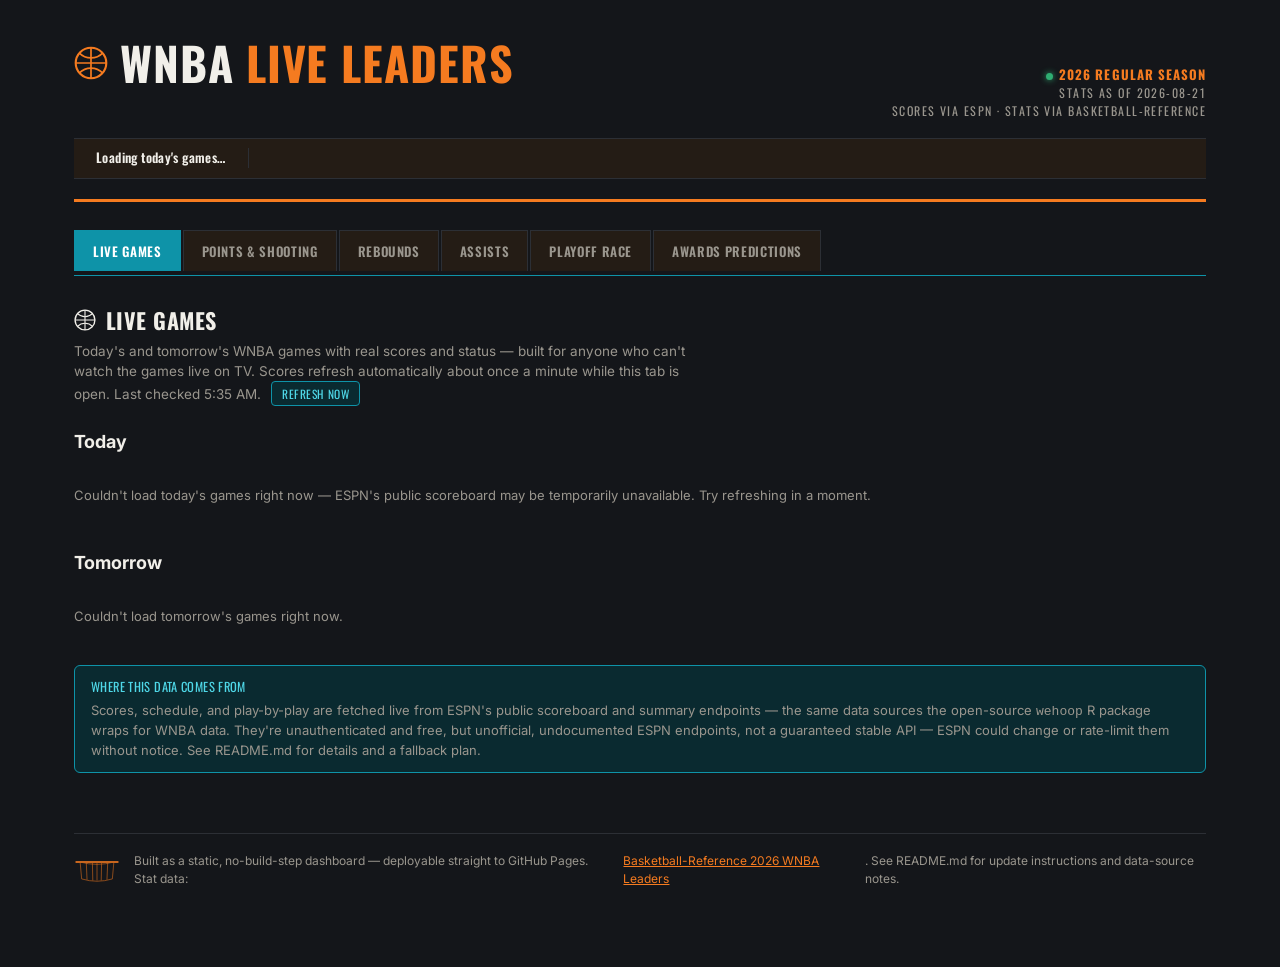
==== commit 127a0295: "Add files via upload" ====
--- a/index.html
+++ b/index.html
@@ -75,7 +75,7 @@
   <!-- POINTS -->
   <section class="panel" id="tab-points">
     <h2 class="section-title">Scoring Leaders</h2>
-    <p class="section-sub">Total points and points-per-game leaders this season. Click any player in the "Total Points" column to see her shot-type breakdown (2PT / 3PT / free throws).</p>
+    <p class="section-sub">Total points and points-per-game leaders this season. Click any player in either column to pop up her shot-type breakdown (2PT / 3PT / free throws).</p>
 
     <div class="board-grid">
       <div class="leader-card">
@@ -83,18 +83,16 @@
         <div id="pointsBoard"></div>
       </div>
       <div class="leader-card">
-        <h3>Points Per Game</h3>
+        <h3>Points Per Game — click a player</h3>
         <div id="ppgBoard"></div>
       </div>
     </div>
-
-    <div class="detail" id="scoringDetail"></div>
   </section>
 
   <!-- REBOUNDS -->
   <section class="panel" id="tab-rebounds">
     <h2 class="section-title">Rebounding Leaders</h2>
-    <p class="section-sub">Total rebounds and rebounds-per-game leaders, with an offensive vs. defensive split for each. Click a player in the left board to see where their boards come from.</p>
+    <p class="section-sub">Total rebounds and rebounds-per-game leaders. Click any player in either column to pop up her offensive vs. defensive rebound split.</p>
 
     <div class="board-grid">
       <div class="leader-card">
@@ -102,18 +100,16 @@
         <div id="reboundBoard"></div>
       </div>
       <div class="leader-card">
-        <h3>Rebounds Per Game</h3>
+        <h3>Rebounds Per Game — click a player</h3>
         <div id="rpgBoard"></div>
       </div>
     </div>
-
-    <div class="detail" id="reboundDetail"></div>
   </section>
 
   <!-- ASSISTS -->
   <section class="panel" id="tab-assists">
     <h2 class="section-title">Assist Leaders</h2>
-    <p class="section-sub">Total assists, assists-per-game, and assist percentage (share of teammate field goals assisted while on the floor). Click a player to see her assist rate.</p>
+    <p class="section-sub">Total assists and assists-per-game leaders. Click any player in either column to pop up her assist percentage (share of teammate field goals assisted while on the floor).</p>
 
     <div class="board-grid">
       <div class="leader-card">
@@ -121,12 +117,10 @@
         <div id="assistBoard"></div>
       </div>
       <div class="leader-card">
-        <h3>Assists Per Game</h3>
+        <h3>Assists Per Game — click a player</h3>
         <div id="apgBoard"></div>
       </div>
     </div>
-
-    <div class="detail" id="assistDetail"></div>
   </section>
 
   <!-- STANDINGS & PLAYOFF RACE -->
@@ -147,7 +141,7 @@
     </div>
   </section>
 
-  <div id="teamModal" class="team-modal"></div>
+  <div id="appModal" class="team-modal"></div>
 
   <!-- AWARDS PREDICTIONS -->
   <section class="panel" id="tab-awards">
--- a/style.css
+++ b/style.css
@@ -221,26 +221,27 @@
 .ball-icon-inline { flex: none; }
 
 /* ---------- Live Games: its own color identity ----------
-   A cool teal instead of the site-wide WNBA orange, so the live-scores
-   tab reads as visually distinct from the stat/prediction tabs. Every
-   component below (cards, status badges, ticker, buttons) is already
-   built on the --sky-* / --amber-* variables, so re-declaring them
-   inside .live-theme's scope re-themes the whole tab for free. */
+   A cool blue-green instead of the site-wide WNBA orange, so the
+   live-scores tab reads as visually distinct from the stat/prediction
+   tabs. Every component below (cards, status badges, ticker, buttons)
+   is already built on the --sky-* / --amber-* variables, so
+   re-declaring them inside .live-theme's scope re-themes the whole
+   tab for free. */
 .live-theme {
-  --sky-deep: #17C3B2;
-  --sky: #5EEAD4;
-  --sky-pale: #0F2B29;
-  --amber: #5EEAD4;
-  --amber-deep: #0EA79A;
+  --sky-deep: #0E93A8;
+  --sky: #4FD8E8;
+  --sky-pale: #0A2A30;
+  --amber: #4FD8E8;
+  --amber-deep: #0B7D91;
 }
 
 nav.tabs button[data-target="tab-livegames"].active {
-  background: #17C3B2;
-  border-color: #17C3B2;
+  background: #0E93A8;
+  border-color: #0E93A8;
 }
 
 .ticker { border-color: var(--line); }
-.ticker-item .stat-num { color: #17C3B2; }
+.ticker-item .stat-num { color: #0E93A8; }
 
 p.section-sub {
   color: var(--ink-dim);
@@ -337,37 +338,7 @@
   transition: width .6s cubic-bezier(.2,.8,.2,1);
 }
 
-/* ---------- Player detail / shot tracker ---------- */
-
-.detail {
-  margin-top: 26px;
-  background: var(--paper);
-  border: 1px solid var(--line);
-  border-radius: var(--radius);
-  box-shadow: var(--shadow);
-  padding: 20px 22px;
-  display: none;
-}
-
-.detail.active { display: grid; grid-template-columns: 200px 1fr; gap: 28px; }
-
-@media (max-width: 700px) {
-  .detail.active { grid-template-columns: 1fr; }
-}
-
-.detail-head {
-  font-family: 'Oswald', sans-serif;
-  font-size: 20px;
-  text-transform: uppercase;
-  color: var(--ink);
-  margin: 0 0 2px;
-}
-
-.detail-sub {
-  color: var(--ink-dim);
-  font-size: 12.5px;
-  margin-bottom: 14px;
-}
+/* ---------- Player detail / shot tracker (shared styles used inside modal popups) ---------- */
 
 .legend {
   display: flex;
@@ -381,6 +352,7 @@
 .swatch { width: 11px; height: 11px; display: inline-block; border-radius: 3px; }
 
 .donut-wrap { display: flex; align-items: center; gap: 30px; flex-wrap: wrap; }
+.donut-wrap svg { filter: drop-shadow(0 0 0.5px var(--paper)); }
 
 .stat-chip {
   display: inline-block;
@@ -841,116 +813,102 @@
   to { opacity: 1; transform: translateY(0); }
 }
 
-/* ---------- Playoff bracket ---------- */
+/* ---------- Playoff bracket ----------
+   A true connector-line bracket (seed boxes on the left converging via
+   elbow lines to a single "CHAMPION" line on the right), matching the
+   classic 8-team single-elimination seeded template. The SVG draws the
+   lines; the seed boxes are real HTML elements (for click/keyboard
+   interaction) positioned with percentages computed from the exact same
+   coordinates as the SVG viewBox, so they always line up, including
+   when the diagram scales responsively. */
 
 .bracket-wrap {
   overflow-x: auto;
   padding-bottom: 8px;
 }
 
-.bracket {
-  display: flex;
-  gap: 44px;
-  min-width: 720px;
-  padding: 8px 4px 16px;
-}
-
-.bracket-round {
-  display: flex;
-  flex-direction: column;
-  justify-content: space-around;
-  flex: 1;
-  min-width: 200px;
-}
-
-.bracket-round-title {
-  font-family: 'Oswald', sans-serif;
-  text-transform: uppercase;
-  font-size: 13px;
-  letter-spacing: 0.06em;
-  color: var(--sky-deep);
-  margin-bottom: 14px;
-  text-align: center;
-}
-
-.bracket-round-title span {
+.bracket-diagram {
+  position: relative;
+  width: 100%;
+  min-width: 560px;
+  max-width: 720px;
+  margin: 8px auto 16px;
+}
+
+.bracket-svg {
+  position: absolute;
+  inset: 0;
+  width: 100%;
+  height: 100%;
   display: block;
-  font-size: 10.5px;
-  color: var(--ink-dim);
+}
+
+.bracket-line {
+  stroke: var(--sky-deep);
+  stroke-width: 2;
+  fill: none;
+}
+
+.bracket-champion-label {
+  font-family: 'Oswald', sans-serif;
+  font-weight: 700;
+  font-size: 15px;
   letter-spacing: 0.04em;
-  text-transform: none;
-  margin-top: 2px;
-}
-
-.matchup {
-  display: flex;
-  flex-direction: column;
-  gap: 0;
-  margin: 18px 0;
-  position: relative;
-}
-
-.bracket-round-semis .matchup { margin: 46px 0; }
-.bracket-round-finals .matchup { margin: 110px 0; }
-
-.seed-card {
-  display: grid;
-  grid-template-columns: 20px 1fr auto;
+  fill: var(--ink);
+  text-anchor: start;
+}
+
+.bracket-seed {
+  position: absolute;
+  display: flex;
   align-items: center;
   gap: 8px;
   background: var(--paper);
   border: 1px solid var(--line);
-  border-left: 3px solid var(--sky-deep);
+  border-left: 4px solid var(--sky-deep);
   border-radius: 4px;
-  padding: 8px 10px;
+  padding: 0 10px;
   font-size: 12.5px;
   cursor: pointer;
   transition: transform .12s, box-shadow .12s;
-}
-
-.seed-card[data-team]:hover {
+  box-sizing: border-box;
+}
+
+.bracket-seed:hover {
   transform: translateX(2px);
   box-shadow: 0 2px 8px rgba(245,123,32,0.18);
-}
-
-.seed-card.seed-tbd {
-  cursor: default;
-  opacity: 0.6;
-  border-left-color: var(--line);
-}
-
-.seed-num {
+  z-index: 2;
+}
+
+.bracket-seed:focus-visible {
+  outline: 2px solid var(--sky-deep);
+  outline-offset: 2px;
+  z-index: 2;
+}
+
+.bracket-seed-num {
   font-family: 'Oswald', sans-serif;
   font-weight: 700;
   color: var(--ink-dim);
   font-size: 12px;
-}
-
-.seed-name {
+  flex: none;
+}
+
+.bracket-seed-name {
   font-weight: 600;
   color: var(--ink);
   white-space: nowrap;
   overflow: hidden;
   text-overflow: ellipsis;
-}
-
-.seed-record {
-  font-family: 'Oswald', sans-serif;
-  color: var(--sky-deep);
-  font-size: 11.5px;
+  flex: 1;
+}
+
+.bracket-seed-record {
+  font-family: 'Oswald', sans-serif;
+  color: var(--sky-deep);
+  font-size: 11px;
   white-space: nowrap;
-}
-
-.seed-tbd .seed-record { color: var(--ink-dim); font-size: 10px; }
-
-.matchup-vs {
-  text-align: center;
-  font-family: 'Oswald', sans-serif;
-  font-size: 10px;
-  color: var(--ink-dim);
-  letter-spacing: 0.08em;
-  text-transform: uppercase;
-  padding: 3px 0;
+  flex: none;
 }
 
 /* ---------- Team scouting modal ---------- */
